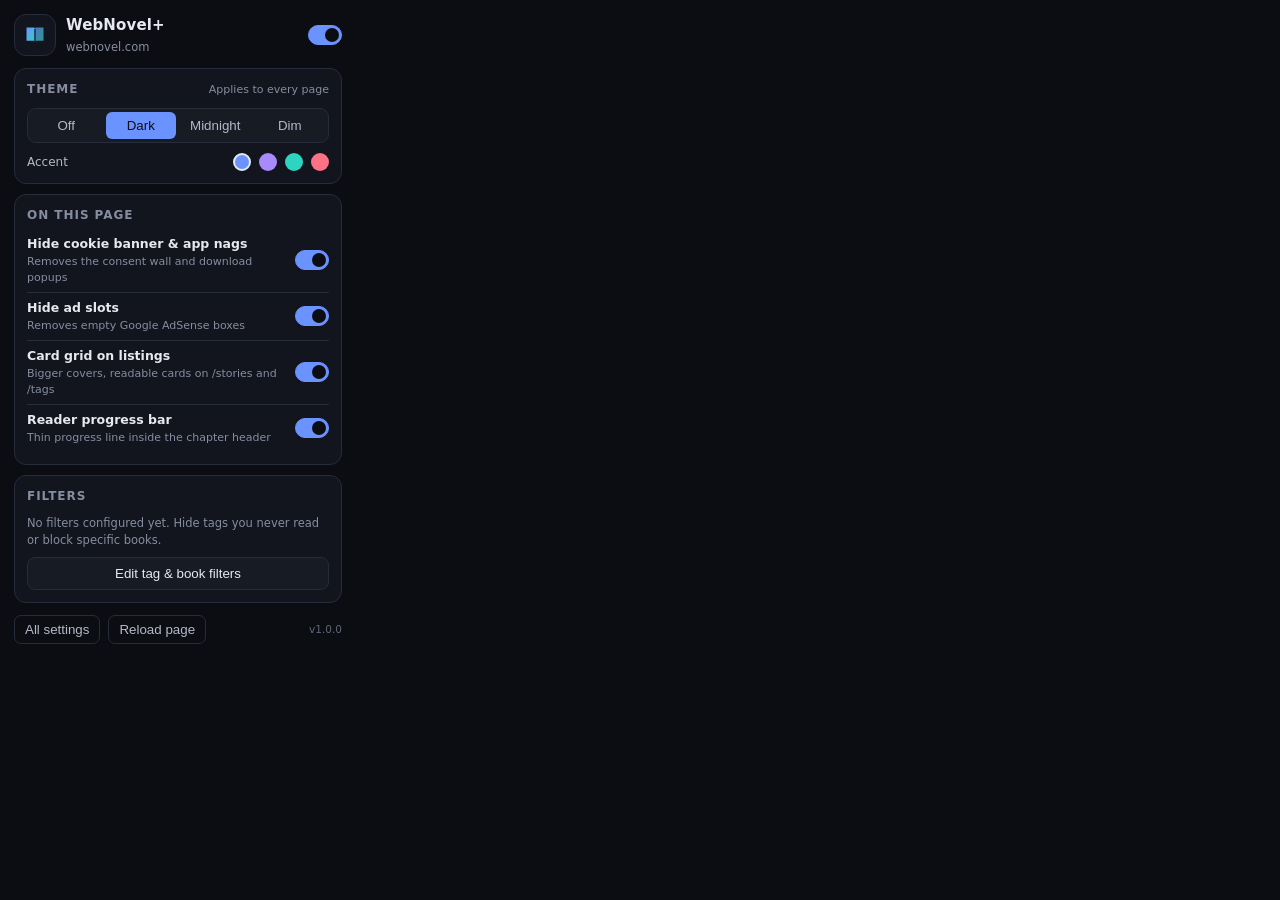
==== src/popup/popup.html @ f25f9e1b "feat: WebNovel Dark & Enhanced MV3 extension Dark theme built on the site's CSS variables (3 palette" ====
<!doctype html>
<html lang="en">
  <head>
    <meta charset="utf-8" />
    <meta name="viewport" content="width=device-width, initial-scale=1" />
    <title>WebNovel Dark &amp; Enhanced</title>
    <link rel="stylesheet" href="popup.css" />
  </head>
  <body>
    <div class="app">
      <header class="head">
        <div class="logo" aria-hidden="true">
          <svg viewBox="0 0 64 64" width="34" height="34">
            <defs>
              <linearGradient id="g" x1="0" y1="0" x2="1" y2="1">
                <stop offset="0" stop-color="#6b93ff" />
                <stop offset="1" stop-color="#2dd4bf" />
              </linearGradient>
            </defs>
            <rect x="2" y="2" width="60" height="60" rx="16" fill="#12151d" />
            <path d="M16 18h13a5 5 0 0 1 5 5v24a4 4 0 0 0-4-4H16z" fill="url(#g)" />
            <path d="M48 18H35a5 5 0 0 0-5 5v24a4 4 0 0 1 4-4h14z" fill="url(#g)" opacity="0.72" />
            <path d="M32 20v27" stroke="#0b0d12" stroke-width="2.4" />
          </svg>
        </div>
        <div class="head-text">
          <h1>WebNovel+</h1>
          <p id="pageKind">Checking this tab…</p>
        </div>
        <label class="switch" title="Enable or disable the extension">
          <input id="enabled" type="checkbox" />
          <span class="track"><span class="thumb"></span></span>
        </label>
      </header>

      <section class="card" id="themeCard">
        <div class="card-head">
          <h2>Theme</h2>
          <span class="hint">Applies to every page</span>
        </div>
        <div class="seg" id="themeMode" role="group" aria-label="Theme mode">
          <button type="button" data-mode="off">Off</button>
          <button type="button" data-mode="dark">Dark</button>
          <button type="button" data-mode="midnight">Midnight</button>
          <button type="button" data-mode="dim">Dim</button>
        </div>
        <div class="row">
          <span class="row-label">Accent</span>
          <div class="dots" id="accent" role="group" aria-label="Accent colour">
            <button type="button" data-accent="blue" title="Blue"></button>
            <button type="button" data-accent="violet" title="Violet"></button>
            <button type="button" data-accent="teal" title="Teal"></button>
            <button type="button" data-accent="rose" title="Rose"></button>
          </div>
        </div>
      </section>

      <section class="card">
        <div class="card-head">
          <h2>On this page</h2>
        </div>
        <label class="toggle">
          <span>
            <strong>Hide cookie banner &amp; app nags</strong>
            <small>Removes the consent wall and download popups</small>
          </span>
          <span class="switch">
            <input type="checkbox" data-path="cleanup.cookieBanner" />
            <span class="track"><span class="thumb"></span></span>
          </span>
        </label>
        <label class="toggle">
          <span>
            <strong>Hide ad slots</strong>
            <small>Removes empty Google AdSense boxes</small>
          </span>
          <span class="switch">
            <input type="checkbox" data-path="cleanup.ads" />
            <span class="track"><span class="thumb"></span></span>
          </span>
        </label>
        <label class="toggle">
          <span>
            <strong>Card grid on listings</strong>
            <small>Bigger covers, readable cards on /stories and /tags</small>
          </span>
          <span class="switch">
            <input type="checkbox" data-path="listing.grid" />
            <span class="track"><span class="thumb"></span></span>
          </span>
        </label>
        <label class="toggle">
          <span>
            <strong>Reader progress bar</strong>
            <small>Thin progress line inside the chapter header</small>
          </span>
          <span class="switch">
            <input type="checkbox" data-path="reader.progress" />
            <span class="track"><span class="thumb"></span></span>
          </span>
        </label>
      </section>

      <section class="card">
        <div class="card-head">
          <h2>Filters</h2>
          <span class="hint" id="filterCount"></span>
        </div>
        <p class="muted" id="filterSummary">No filters configured yet.</p>
        <button type="button" class="wide" id="openFilters">Edit tag &amp; book filters</button>
      </section>

      <footer class="foot">
        <button type="button" id="openOptions">All settings</button>
        <button type="button" id="reload">Reload page</button>
        <span class="version" id="version"></span>
      </footer>
    </div>

    <script src="../common/defaults.js"></script>
    <script src="../common/settings.js"></script>
    <script src="popup.js"></script>
  </body>
</html>
---- src/popup/popup.css ----
:root {
  --bg: #0b0d12;
  --surface: #12151d;
  --surface-2: #171b24;
  --surface-3: #1f2531;
  --text: #e7e9f0;
  --text-dim: #b3b9c7;
  --muted: #868da0;
  --border: #262c3a;
  --accent: #6b93ff;
  --accent-strong: #9db8ff;
}

* {
  box-sizing: border-box;
}

html,
body {
  margin: 0;
  padding: 0;
  background: var(--bg);
  color: var(--text);
  font: 13px/1.45 "Nunito Sans", system-ui, -apple-system, "Segoe UI", sans-serif;
}

.app {
  width: 356px;
  padding: 14px;
}

/* Header ------------------------------------------------------------------ */

.head {
  display: flex;
  align-items: center;
  gap: 10px;
  margin-bottom: 12px;
}

.logo {
  display: grid;
  place-items: center;
  width: 42px;
  height: 42px;
  border-radius: 12px;
  background: var(--surface);
  border: 1px solid var(--border);
}

.head-text {
  flex: 1;
  min-width: 0;
}

.head-text h1 {
  margin: 0;
  font-size: 15px;
  font-weight: 700;
  letter-spacing: 0.01em;
}

.head-text p {
  margin: 2px 0 0;
  font-size: 11.5px;
  color: var(--muted);
  white-space: nowrap;
  overflow: hidden;
  text-overflow: ellipsis;
}

/* Cards ------------------------------------------------------------------- */

.card {
  padding: 12px;
  margin-bottom: 10px;
  background: var(--surface);
  border: 1px solid var(--border);
  border-radius: 12px;
}

.card-head {
  display: flex;
  align-items: baseline;
  justify-content: space-between;
  gap: 8px;
  margin-bottom: 10px;
}

.card h2 {
  margin: 0;
  font-size: 12px;
  font-weight: 700;
  text-transform: uppercase;
  letter-spacing: 0.08em;
  color: var(--muted);
}

.hint {
  font-size: 11px;
  color: var(--muted);
}

/* Segmented control -------------------------------------------------------- */

.seg {
  display: grid;
  grid-template-columns: repeat(4, 1fr);
  gap: 4px;
  padding: 3px;
  margin-bottom: 10px;
  background: var(--surface-2);
  border: 1px solid var(--border);
  border-radius: 9px;
}

.seg button {
  padding: 6px 4px;
  border: 0;
  border-radius: 6px;
  background: transparent;
  color: var(--text-dim);
  font: 600 11.5px/1.4 inherit;
  cursor: pointer;
}

.seg button:hover {
  color: var(--text);
  background: var(--surface-3);
}

.seg button.is-active {
  background: var(--accent);
  color: #0b0d12;
}

/* Accent dots -------------------------------------------------------------- */

.row {
  display: flex;
  align-items: center;
  justify-content: space-between;
}

.row-label {
  font-size: 12px;
  color: var(--text-dim);
}

.dots {
  display: flex;
  gap: 8px;
}

.dots button {
  width: 18px;
  height: 18px;
  padding: 0;
  border-radius: 50%;
  border: 2px solid transparent;
  cursor: pointer;
}

.dots button[data-accent="blue"] { background: #6b93ff; }
.dots button[data-accent="violet"] { background: #a78bfa; }
.dots button[data-accent="teal"] { background: #2dd4bf; }
.dots button[data-accent="rose"] { background: #fb7185; }

.dots button.is-active {
  border-color: var(--text);
  box-shadow: 0 0 0 2px var(--surface);
}

/* Toggles ------------------------------------------------------------------ */

.toggle {
  display: flex;
  align-items: center;
  gap: 10px;
  padding: 6px 0;
  border-top: 1px solid var(--border);
}

.toggle:first-of-type {
  border-top: 0;
  padding-top: 0;
}

.toggle > span:first-child {
  flex: 1;
  display: flex;
  flex-direction: column;
  gap: 1px;
}

.toggle strong {
  font-size: 12.5px;
  font-weight: 600;
}

.toggle small {
  font-size: 11px;
  color: var(--muted);
}

/* Switch ------------------------------------------------------------------- */

.switch {
  position: relative;
  flex: none;
  display: inline-flex;
  cursor: pointer;
}

.switch input {
  position: absolute;
  opacity: 0;
  width: 0;
  height: 0;
}

.track {
  width: 34px;
  height: 20px;
  border-radius: 999px;
  background: var(--surface-3);
  border: 1px solid var(--border);
  transition: background 0.15s ease, border-color 0.15s ease;
  display: inline-block;
}

.thumb {
  display: block;
  width: 14px;
  height: 14px;
  margin: 2px;
  border-radius: 50%;
  background: #b9c0cf;
  transition: transform 0.15s ease, background 0.15s ease;
}

.switch input:checked + .track {
  background: var(--accent);
  border-color: var(--accent);
}

.switch input:checked + .track .thumb {
  transform: translateX(14px);
  background: #0b0d12;
}

.switch input:focus-visible + .track {
  outline: 2px solid var(--accent-strong);
  outline-offset: 2px;
}

/* Buttons / text ----------------------------------------------------------- */

.wide {
  width: 100%;
  padding: 8px 10px;
  border-radius: 8px;
  border: 1px solid var(--border);
  background: var(--surface-2);
  color: var(--text);
  font: 600 12px/1.4 inherit;
  cursor: pointer;
}

.wide:hover {
  border-color: var(--accent);
  background: var(--surface-3);
}

.muted {
  margin: 0 0 8px;
  font-size: 11.5px;
  color: var(--muted);
}

.foot {
  display: flex;
  align-items: center;
  gap: 8px;
  padding-top: 2px;
}

.foot button {
  padding: 6px 10px;
  border-radius: 7px;
  border: 1px solid var(--border);
  background: transparent;
  color: var(--text-dim);
  font: 600 11.5px/1.4 inherit;
  cursor: pointer;
}

.foot button:hover {
  color: var(--text);
  border-color: var(--accent);
}

.version {
  margin-left: auto;
  font-size: 10.5px;
  color: #5f6678;
}

body.wne-off .card {
  opacity: 0.55;
}

body.wne-off .card,
body.wne-off .foot {
  pointer-events: none;
}

body.wne-off .head,
body.wne-off .head .switch {
  pointer-events: auto;
}
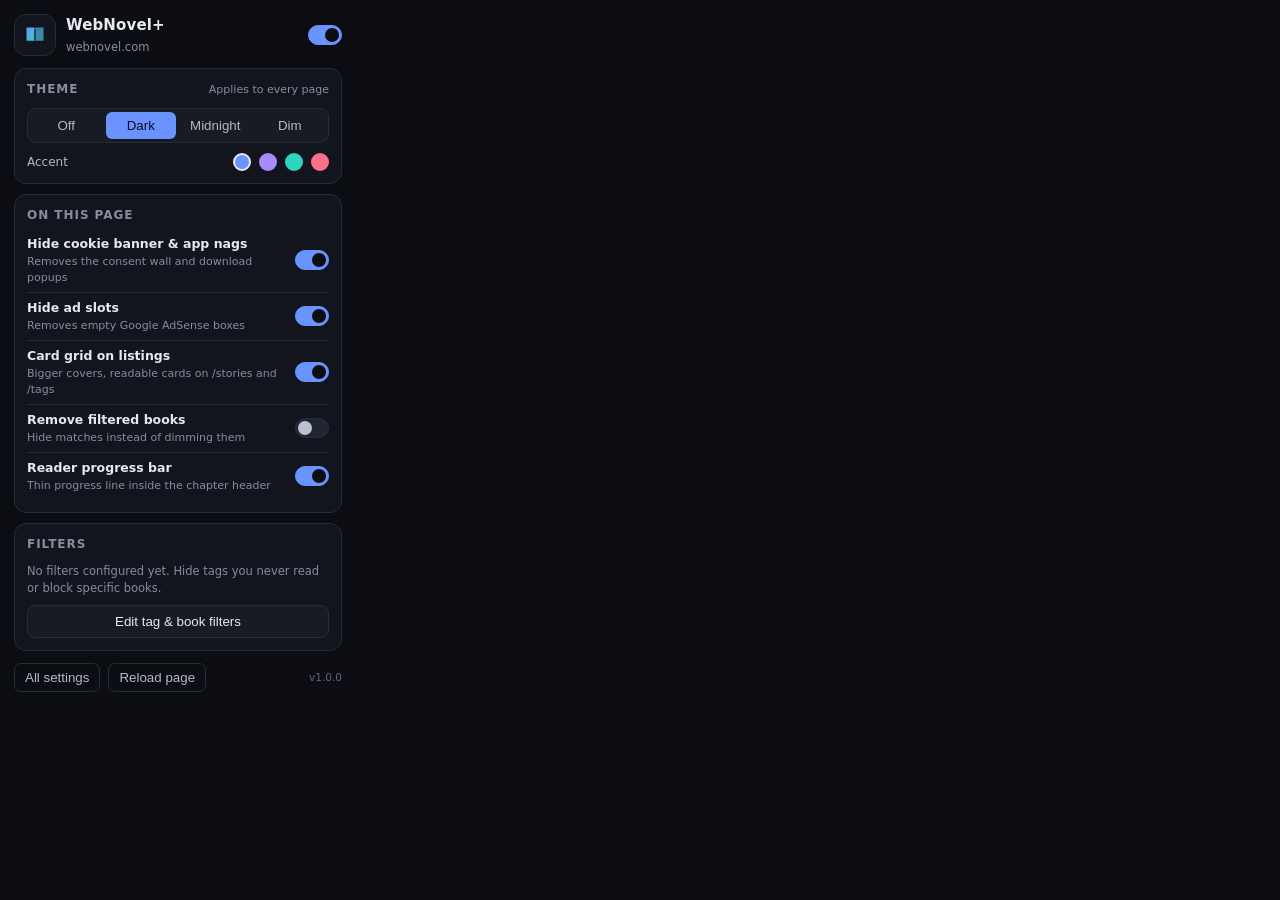
==== commit ea7e621c: "feat: toggle removing filtered books from the listing - The filter bar gains a 'Remove filtered' / '" ====
--- a/src/popup/popup.html
+++ b/src/popup/popup.html
@@ -85,7 +85,17 @@
             <small>Bigger covers, readable cards on /stories and /tags</small>
           </span>
           <span class="switch">
-            <input type="checkbox" data-path="listing.grid" />
+            <input type="checkbox" data-path="listing.enhance" />
+            <span class="track"><span class="thumb"></span></span>
+          </span>
+        </label>
+        <label class="toggle">
+          <span>
+            <strong>Remove filtered books</strong>
+            <small>Hide matches instead of dimming them</small>
+          </span>
+          <span class="switch">
+            <input type="checkbox" id="removeFiltered" />
             <span class="track"><span class="thumb"></span></span>
           </span>
         </label>
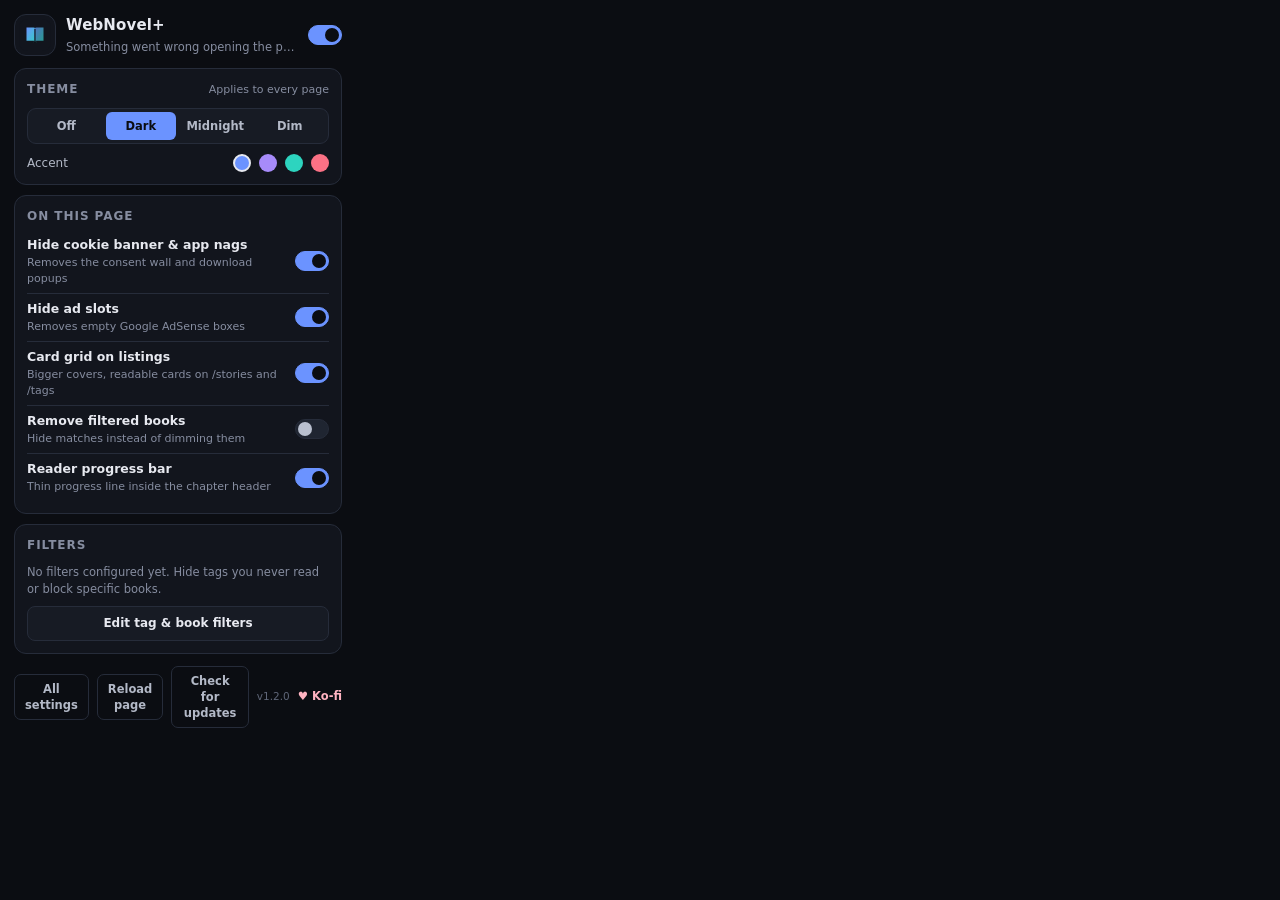
==== commit 7e52516d: "feat: update notifier, Ko-fi links and update script - Service worker checks the latest GitHub (fall" ====
--- a/src/popup/popup.html
+++ b/src/popup/popup.html
@@ -32,6 +32,14 @@
           <span class="track"><span class="thumb"></span></span>
         </label>
       </header>
+
+      <div class="update" id="updateBanner" hidden>
+        <div class="update__text">
+          <strong id="updateTitle">Update available</strong>
+          <small id="updateText"></small>
+        </div>
+        <a class="update__link" id="updateLink" href="#" target="_blank" rel="noopener">Release notes</a>
+      </div>
 
       <section class="card" id="themeCard">
         <div class="card-head">
@@ -123,7 +131,9 @@
       <footer class="foot">
         <button type="button" id="openOptions">All settings</button>
         <button type="button" id="reload">Reload page</button>
+        <button type="button" id="checkUpdates">Check for updates</button>
         <span class="version" id="version"></span>
+        <a class="kofi" id="kofi" href="https://ko-fi.com/gishi" target="_blank" rel="noopener">♥ Ko-fi</a>
       </footer>
     </div>
 
--- a/src/popup/popup.css
+++ b/src/popup/popup.css
@@ -101,6 +101,57 @@
   color: var(--muted);
 }
 
+/* Update banner ------------------------------------------------------------ */
+
+.update {
+  display: flex;
+  align-items: center;
+  gap: 10px;
+  margin-bottom: 10px;
+  padding: 10px 12px;
+  border: 1px solid var(--accent);
+  border-radius: 12px;
+  background: rgba(107, 147, 255, 0.12);
+}
+
+.update[hidden] {
+  display: none !important;
+}
+
+.update__text {
+  flex: 1;
+  min-width: 0;
+  display: flex;
+  flex-direction: column;
+  gap: 2px;
+}
+
+.update__text strong {
+  font-size: 12.5px;
+  color: var(--accent-strong);
+}
+
+.update__text small {
+  font-size: 11px;
+  color: var(--text-dim);
+  line-height: 1.4;
+}
+
+.update__link {
+  flex: none;
+  padding: 5px 9px;
+  border-radius: 7px;
+  background: var(--accent);
+  color: #0b0d12;
+  font-size: 11px;
+  font-weight: 700;
+  text-decoration: none;
+}
+
+.update__link:hover {
+  filter: brightness(1.05);
+}
+
 /* Segmented control -------------------------------------------------------- */
 
 .seg {
@@ -120,7 +171,7 @@
   border-radius: 6px;
   background: transparent;
   color: var(--text-dim);
-  font: 600 11.5px/1.4 inherit;
+  font-weight: 600; font-size: 11.5px; line-height: 1.4; font-family: inherit;
   cursor: pointer;
 }
 
@@ -263,7 +314,7 @@
   border: 1px solid var(--border);
   background: var(--surface-2);
   color: var(--text);
-  font: 600 12px/1.4 inherit;
+  font-weight: 600; font-size: 12px; line-height: 1.4; font-family: inherit;
   cursor: pointer;
 }
 
@@ -291,7 +342,7 @@
   border: 1px solid var(--border);
   background: transparent;
   color: var(--text-dim);
-  font: 600 11.5px/1.4 inherit;
+  font-weight: 600; font-size: 11.5px; line-height: 1.4; font-family: inherit;
   cursor: pointer;
 }
 
@@ -306,6 +357,20 @@
   color: #5f6678;
 }
 
+.foot .kofi {
+  flex: none;
+  color: #ffb3c1;
+  font-size: 11.5px;
+  font-weight: 700;
+  text-decoration: none;
+  white-space: nowrap;
+}
+
+.foot .kofi:hover {
+  color: #ffd0da;
+  text-decoration: underline;
+}
+
 body.wne-off .card {
   opacity: 0.55;
 }
